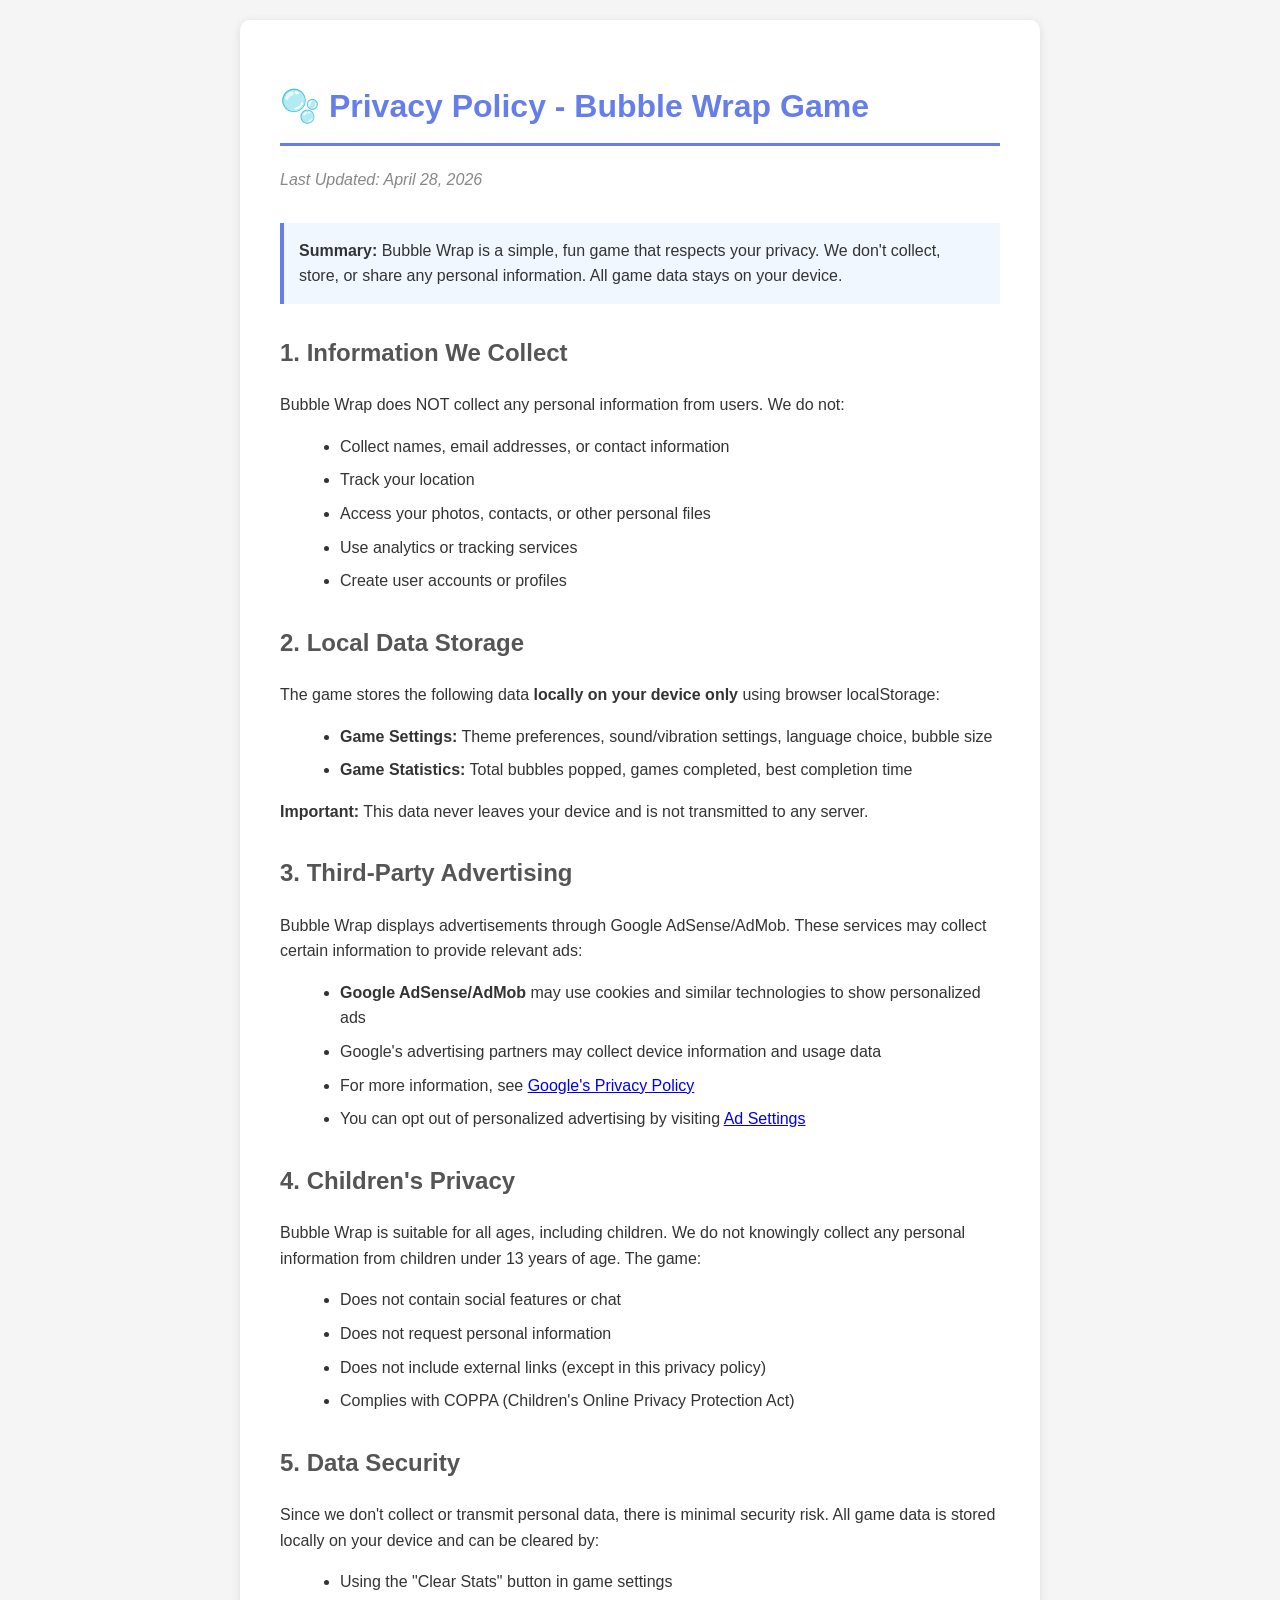
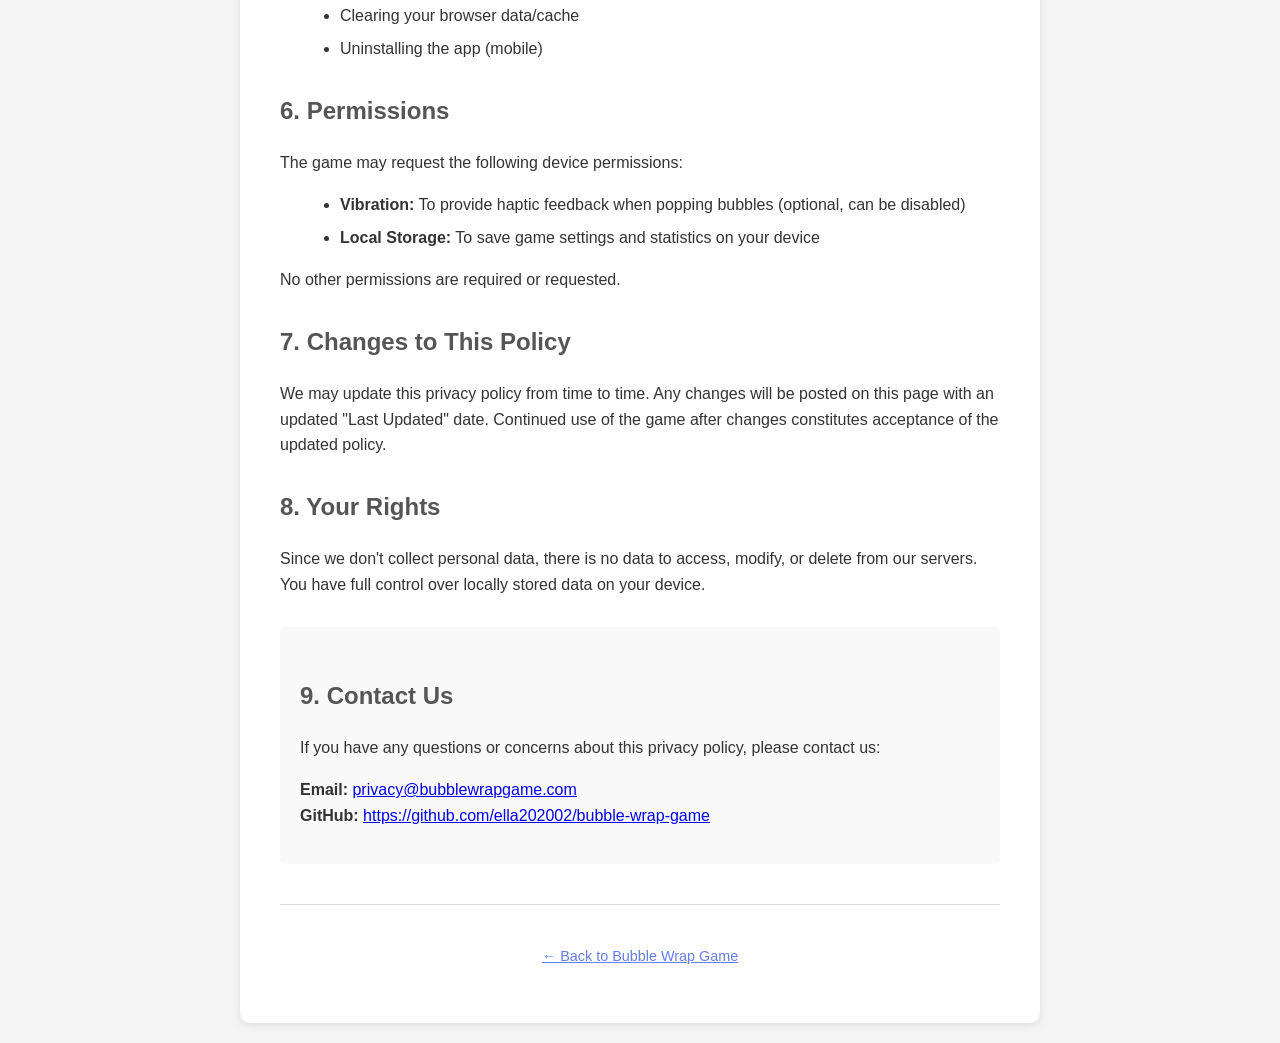
==== privacy-policy.html @ 2f73f057 "Add privacy policy for Google Play Console compliance - Created comprehensive privacy policy page - " ====
<!DOCTYPE html>
<html lang="en">
<head>
    <meta charset="UTF-8">
    <meta name="viewport" content="width=device-width, initial-scale=1.0">
    <title>Privacy Policy - Bubble Wrap Game</title>
    <style>
        body {
            font-family: -apple-system, BlinkMacSystemFont, 'Segoe UI', Roboto, Oxygen, Ubuntu, Cantarell, sans-serif;
            line-height: 1.6;
            max-width: 800px;
            margin: 0 auto;
            padding: 20px;
            color: #333;
            background: #f5f5f5;
        }
        .container {
            background: white;
            padding: 40px;
            border-radius: 10px;
            box-shadow: 0 2px 10px rgba(0,0,0,0.1);
        }
        h1 {
            color: #667eea;
            border-bottom: 3px solid #667eea;
            padding-bottom: 10px;
        }
        h2 {
            color: #555;
            margin-top: 30px;
        }
        .last-updated {
            color: #888;
            font-style: italic;
            margin-bottom: 30px;
        }
        .section {
            margin-bottom: 25px;
        }
        ul {
            margin-left: 20px;
        }
        li {
            margin-bottom: 8px;
        }
        .highlight {
            background: #f0f7ff;
            padding: 15px;
            border-left: 4px solid #667eea;
            margin: 20px 0;
        }
        .contact {
            background: #f9f9f9;
            padding: 20px;
            border-radius: 5px;
            margin-top: 30px;
        }
    </style>
</head>
<body>
    <div class="container">
        <h1>🫧 Privacy Policy - Bubble Wrap Game</h1>
        <p class="last-updated">Last Updated: April 28, 2026</p>

        <div class="highlight">
            <strong>Summary:</strong> Bubble Wrap is a simple, fun game that respects your privacy. We don't collect, store, or share any personal information. All game data stays on your device.
        </div>

        <div class="section">
            <h2>1. Information We Collect</h2>
            <p>Bubble Wrap does NOT collect any personal information from users. We do not:</p>
            <ul>
                <li>Collect names, email addresses, or contact information</li>
                <li>Track your location</li>
                <li>Access your photos, contacts, or other personal files</li>
                <li>Use analytics or tracking services</li>
                <li>Create user accounts or profiles</li>
            </ul>
        </div>

        <div class="section">
            <h2>2. Local Data Storage</h2>
            <p>The game stores the following data <strong>locally on your device only</strong> using browser localStorage:</p>
            <ul>
                <li><strong>Game Settings:</strong> Theme preferences, sound/vibration settings, language choice, bubble size</li>
                <li><strong>Game Statistics:</strong> Total bubbles popped, games completed, best completion time</li>
            </ul>
            <p><strong>Important:</strong> This data never leaves your device and is not transmitted to any server.</p>
        </div>

        <div class="section">
            <h2>3. Third-Party Advertising</h2>
            <p>Bubble Wrap displays advertisements through Google AdSense/AdMob. These services may collect certain information to provide relevant ads:</p>
            <ul>
                <li><strong>Google AdSense/AdMob</strong> may use cookies and similar technologies to show personalized ads</li>
                <li>Google's advertising partners may collect device information and usage data</li>
                <li>For more information, see <a href="https://policies.google.com/privacy" target="_blank">Google's Privacy Policy</a></li>
                <li>You can opt out of personalized advertising by visiting <a href="https://www.google.com/settings/ads" target="_blank">Ad Settings</a></li>
            </ul>
        </div>

        <div class="section">
            <h2>4. Children's Privacy</h2>
            <p>Bubble Wrap is suitable for all ages, including children. We do not knowingly collect any personal information from children under 13 years of age. The game:</p>
            <ul>
                <li>Does not contain social features or chat</li>
                <li>Does not request personal information</li>
                <li>Does not include external links (except in this privacy policy)</li>
                <li>Complies with COPPA (Children's Online Privacy Protection Act)</li>
            </ul>
        </div>

        <div class="section">
            <h2>5. Data Security</h2>
            <p>Since we don't collect or transmit personal data, there is minimal security risk. All game data is stored locally on your device and can be cleared by:</p>
            <ul>
                <li>Using the "Clear Stats" button in game settings</li>
                <li>Clearing your browser data/cache</li>
                <li>Uninstalling the app (mobile)</li>
            </ul>
        </div>

        <div class="section">
            <h2>6. Permissions</h2>
            <p>The game may request the following device permissions:</p>
            <ul>
                <li><strong>Vibration:</strong> To provide haptic feedback when popping bubbles (optional, can be disabled)</li>
                <li><strong>Local Storage:</strong> To save game settings and statistics on your device</li>
            </ul>
            <p>No other permissions are required or requested.</p>
        </div>

        <div class="section">
            <h2>7. Changes to This Policy</h2>
            <p>We may update this privacy policy from time to time. Any changes will be posted on this page with an updated "Last Updated" date. Continued use of the game after changes constitutes acceptance of the updated policy.</p>
        </div>

        <div class="section">
            <h2>8. Your Rights</h2>
            <p>Since we don't collect personal data, there is no data to access, modify, or delete from our servers. You have full control over locally stored data on your device.</p>
        </div>

        <div class="contact">
            <h2>9. Contact Us</h2>
            <p>If you have any questions or concerns about this privacy policy, please contact us:</p>
            <p>
                <strong>Email:</strong> <a href="mailto:privacy@bubblewrapgame.com">privacy@bubblewrapgame.com</a><br>
                <strong>GitHub:</strong> <a href="https://github.com/ella202002/bubble-wrap-game" target="_blank">https://github.com/ella202002/bubble-wrap-game</a>
            </p>
        </div>

        <hr style="margin: 40px 0; border: none; border-top: 1px solid #ddd;">

        <p style="text-align: center; color: #888; font-size: 0.9em;">
            <a href="https://ella202002.github.io/bubble-wrap-game/" style="color: #667eea;">← Back to Bubble Wrap Game</a>
        </p>
    </div>
</body>
</html>
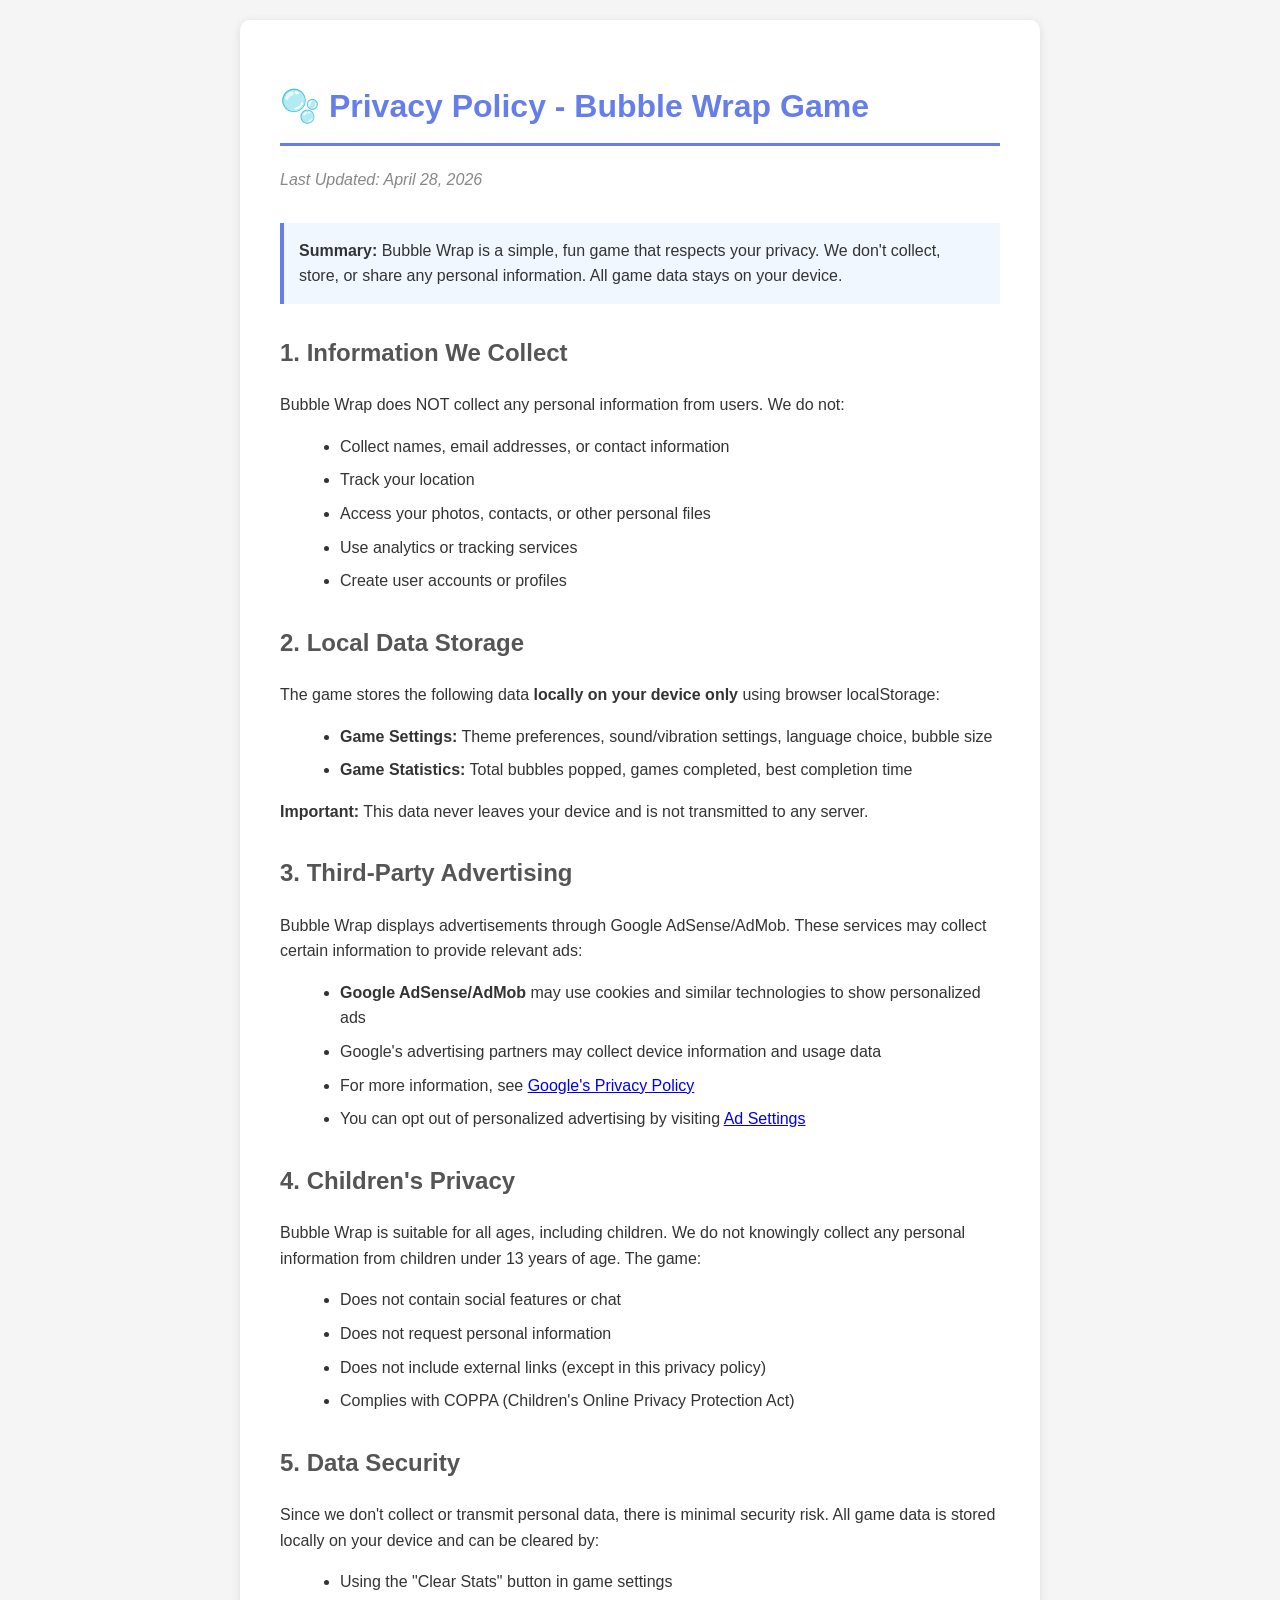
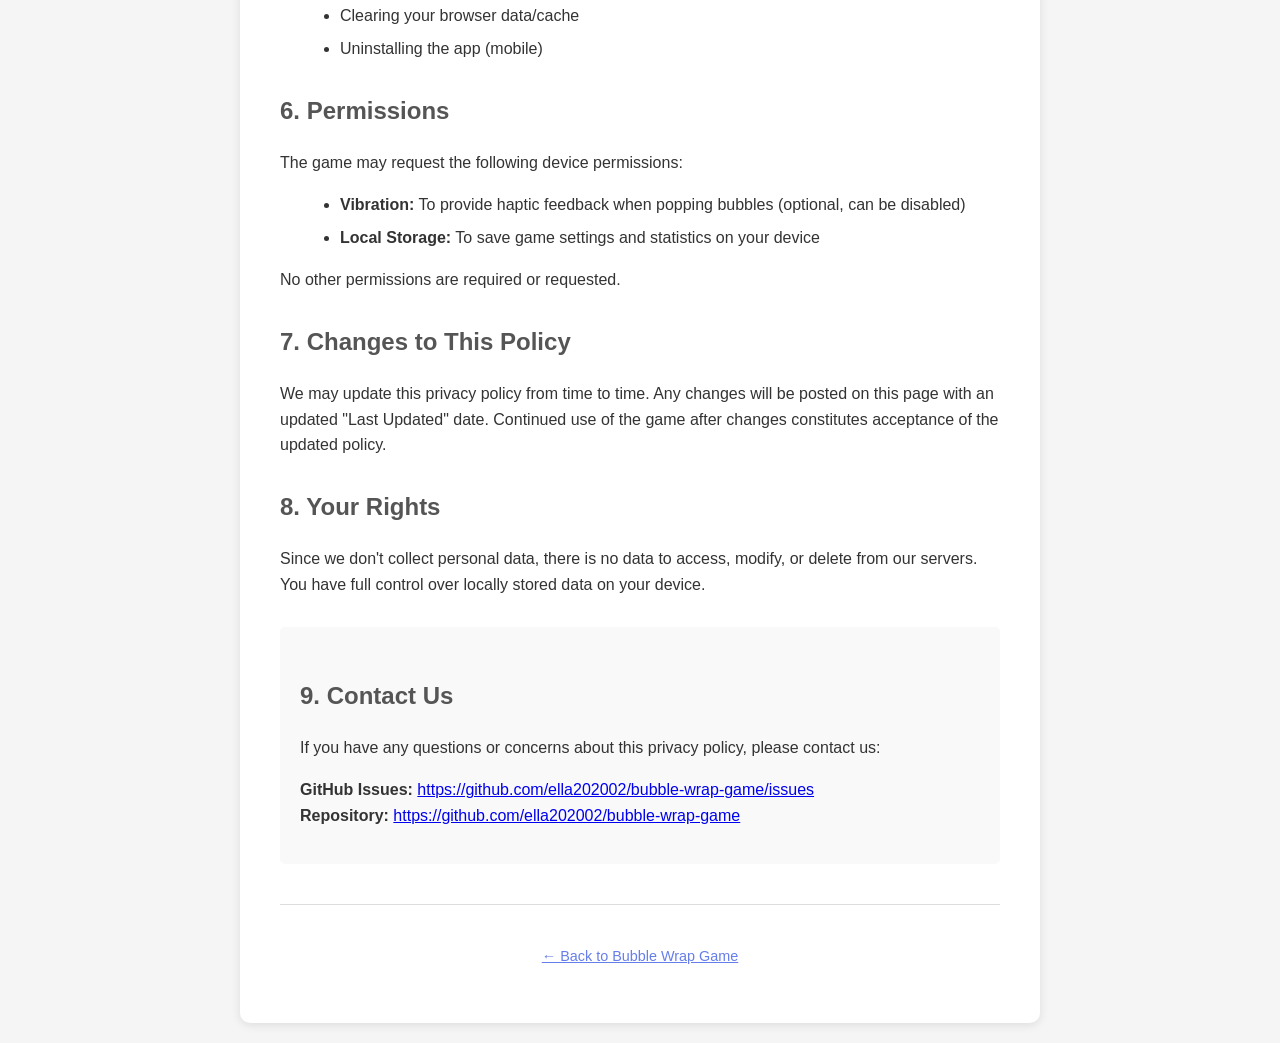
==== commit 2ab3f2a4: "Update privacy policy contact info to use GitHub Issues - Removed placeholder email address - Added " ====
--- a/privacy-policy.html
+++ b/privacy-policy.html
@@ -144,8 +144,8 @@
             <h2>9. Contact Us</h2>
             <p>If you have any questions or concerns about this privacy policy, please contact us:</p>
             <p>
-                <strong>Email:</strong> <a href="mailto:privacy@bubblewrapgame.com">privacy@bubblewrapgame.com</a><br>
-                <strong>GitHub:</strong> <a href="https://github.com/ella202002/bubble-wrap-game" target="_blank">https://github.com/ella202002/bubble-wrap-game</a>
+                <strong>GitHub Issues:</strong> <a href="https://github.com/ella202002/bubble-wrap-game/issues" target="_blank">https://github.com/ella202002/bubble-wrap-game/issues</a><br>
+                <strong>Repository:</strong> <a href="https://github.com/ella202002/bubble-wrap-game" target="_blank">https://github.com/ella202002/bubble-wrap-game</a>
             </p>
         </div>
 
